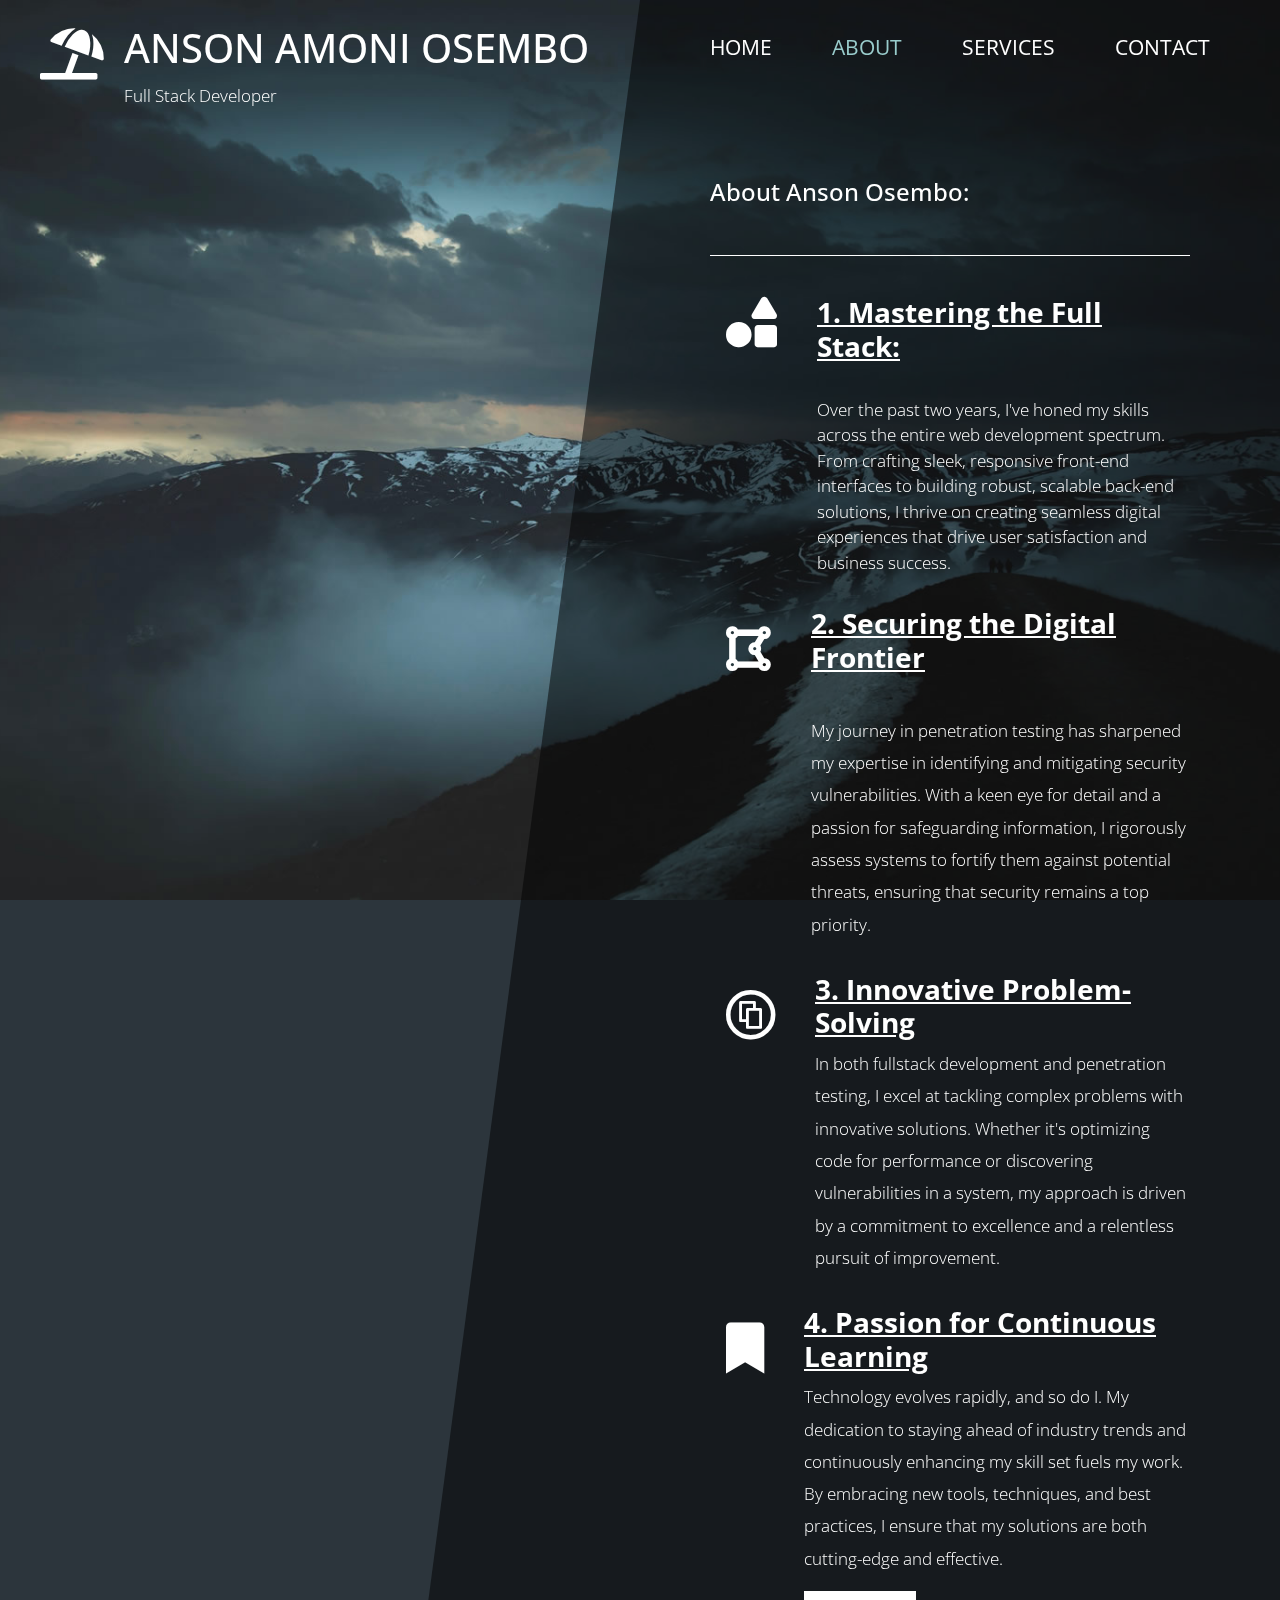
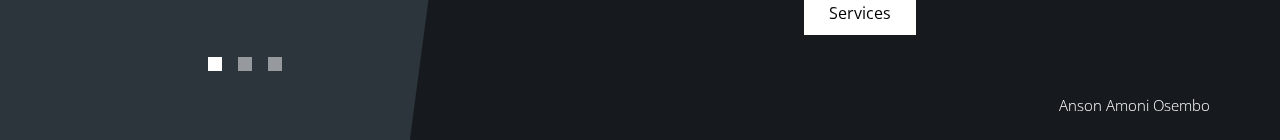
==== about.html @ 32d288b8 "First Commit" ====
<!DOCTYPE html>
<html lang="en">

<head>
    <meta charset="UTF-8">
    <meta name="viewport" content="width=device-width, initial-scale=1.0">
    <meta http-equiv="X-UA-Compatible" content="ie=edge">
    <title>About Anson</title>
    <link href="https://fonts.googleapis.com/css?family=Open+Sans:300,400" rel="stylesheet" /> <!-- https://fonts.google.com/ -->
    <link href="css/bootstrap.min.css" rel="stylesheet" /> <!-- https://getbootstrap.com/ -->
    <link href="fontawesome/css/all.min.css" rel="stylesheet" /> <!-- https://fontawesome.com/ -->
    <link href="css/templatemo-diagoona.css" rel="stylesheet" />
<!--

TemplateMo 550 Diagoona

https://templatemo.com/tm-550-diagoona

-->
</head>

<body>
    <div class="tm-container">        
        <div>
            <div class="tm-row pt-4">
                <div class="tm-col-left">
                    <div class="tm-site-header media">
                        <i class="fas fa-umbrella-beach fa-3x mt-1 tm-logo"></i>
                        <div class="media-body">
                            <h1 class="tm-sitename text-uppercase">Anson Amoni Osembo</h1>
                            <p class="tm-slogon">Full Stack Developer</p>
                        </div>        
                    </div>
                </div>
                <div class="tm-col-right">
                    <nav class="navbar navbar-expand-lg" id="tm-main-nav">
                        <button class="navbar-toggler toggler-example mr-0 ml-auto" type="button" 
                            data-toggle="collapse" data-target="#navbar-nav" 
                            aria-controls="navbar-nav" aria-expanded="false" aria-label="Toggle navigation">
                            <span><i class="fas fa-bars"></i></span>
                        </button>
                        <div class="collapse navbar-collapse tm-nav" id="navbar-nav">
                            <ul class="navbar-nav text-uppercase">
                                <li class="nav-item">
                                    <a class="nav-link tm-nav-link" href="index.html">Home</a>
                                </li>
                                <li class="nav-item active">
                                    <a class="nav-link tm-nav-link" href="about.html">About <span class="sr-only">(current)</span></a>
                                </li>
                                <li class="nav-item">
                                    <a class="nav-link tm-nav-link" href="services.html">Services</a>
                                </li>                            
                                <li class="nav-item">
                                    <a class="nav-link tm-nav-link" href="contact.html">Contact</a>
                                </li>
                            </ul>                            
                        </div>                        
                    </nav>
                </div>
            </div>
            
            <div class="tm-row">
                <div class="tm-col-left"></div>
                <main class="tm-col-right">
                    <section class="tm-content tm-about">
                        <h2 class="mb-5 tm-content-title">About Anson Osembo:</h2>
                        <hr class="mb-4">
                        <div class="media my-3">
                            <i class="fas fa-shapes fa-3x p-3 mr-4"></i>
                            <div class="media-body">
                                <p>
                                    <h3><b><u>1. Mastering the Full Stack:</u></b></h3>
                                    <br>Over the past two years, I've honed my skills across the entire web development spectrum. From crafting sleek, responsive front-end interfaces to building robust, scalable back-end solutions, I thrive on creating seamless digital experiences that drive user satisfaction and business success.</p>
                            </div> 
                        </div>
                        <div class="media my-3">
                            <i class="fas fa-draw-polygon fa-3x p-3 mr-4"></i>
                            <div class="media-body">
                                <h3><b><u>2. Securing the Digital Frontier</u></b></h3>
                                <p><br>My journey in penetration testing has sharpened my expertise in identifying and mitigating security vulnerabilities. With a keen eye for detail and a passion for safeguarding information, I rigorously assess systems to fortify them against potential threats, ensuring that security remains a top priority.</p>
                            </div> 
                        </div>
                        <div class="media my-3">
                            <i class="fab fa-creative-commons-share fa-3x p-3 mr-4"></i>
                            <div class="media-body">
                                <h3><b><u>3. Innovative Problem-Solving</u></b></h3>
                                <p>In both fullstack development and penetration testing, I excel at tackling complex problems with innovative solutions. Whether it's optimizing code for performance or discovering vulnerabilities in a system, my approach is driven by a commitment to excellence and a relentless pursuit of improvement.</p>
                            </div> 
                        </div>
                        <div class="media my-3">
                            <i class="fas fa-bookmark fa-3x p-3 mr-4"></i>
                            <div class="media-body">
                                <h3><b><u>4. Passion for Continuous Learning</u></b></h3>
                                <p>Technology evolves rapidly, and so do I. My dedication to staying ahead of industry trends and continuously enhancing my skill set fuels my work. By embracing new tools, techniques, and best practices, I ensure that my solutions are both cutting-edge and effective.<br></p>
                            <a href="services.html" class="btn btn-primary">Services</a><br>
                                
                            </div> 
                        </div>                        
                    </section>
                </main>
            </div>
        </div>        

        <div class="tm-row">
            <div class="tm-col-left text-center">            
                <ul class="tm-bg-controls-wrapper">
                    <li class="tm-bg-control active" data-id="0"></li>
                    <li class="tm-bg-control" data-id="1"></li>
                    <li class="tm-bg-control" data-id="2"></li>
                </ul>            
            </div>        
            <div class="tm-col-right tm-col-footer">
                <footer class="tm-site-footer text-right">
                    <p class="mb-0">Anson Amoni Osembo 
                    
                </footer>
            </div>   
        </div>        

        <!-- Diagonal background design -->
        <div class="tm-bg">
            <div class="tm-bg-left"></div>
            <div class="tm-bg-right"></div>
        </div>
    </div>

    <script src="js/jquery-3.4.1.min.js"></script>
    <script src="js/bootstrap.min.js"></script>
    <script src="js/jquery.backstretch.min.js"></script>
    <script src="js/templatemo-script.js"></script>
</body>
</html>
---- css/templatemo-diagoona.css ----
/*

TemplateMo 550 Diagoona

https://templatemo.com/tm-550-diagoona

*/

body {
    font-family: 'Open Sans', Arial, sans-serif;
    font-size: 17px;
    font-weight: 300;
    overflow-x: hidden;
    color: white;
    background-color: #2C353C;
}

a { 
    transition: all 0.3s ease; 
    text-decoration: none;
}

ul { padding: 0; }
a:hover { text-decoration: none; }
button:focus { outline: none; }
p { line-height: 1.9; }
.tm-logo { margin-right: 20px; }
.tm-slogan { font-size: 0.8rem; }

/* Navigation */
.navbar-toggler {
    padding: 8px 15px;
    border: 0;
    border-radius: 0;
    transform: skewX(-15deg);
    background-color: rgba(0,0,0,0.5);
    color: white;    
}

.navbar-toggler i { transform: skewX(15deg); }

.navbar-expand-lg {
    padding-left: 0;
    padding-right: 0;
}

.navbar-expand-lg .navbar-nav .nav-link { padding: 0; }

.navbar-expand-lg .navbar-nav .tm-nav-link {
    font-size: 1.3rem;
    font-weight: 400;
    color: white;    
    padding-bottom: 30px;    
}

.nav-item { margin-right: 60px; }

.nav-item:last-child { margin-right: 0; }

.nav-item.active .tm-nav-link,
.nav-item:hover .tm-nav-link {
    color: #9CC;
}

/* Page Background */
.tm-bg {
    position: absolute;
    left: 0;
    right: 0;
    width: 100%;
    height: 100%;
    display: flex;
    z-index: -1000;
}

.tm-bg-left,
.tm-bg-right {
    position: relative;
    width: 50%;
    height: 100%;
}

.tm-bg-right { background-color: rgba(0,0,0,0.5); }

.tm-bg-left {
    border-right: 230px solid rgba(0,0,0,0.5);
    border-top: 100vh solid transparent;
}

.tm-bg-controls-wrapper {
    display: inline-block;
    margin-left: -150px;
}

.tm-bg-control {
    display: inline-block;
    width: 14px;
    height: 14px;
    background-color: rgba(255,255,255,0.5);
    margin: 6px;
    cursor: pointer;
}

.tm-bg-control.active,
.tm-bg-control:hover {
    background-color: white;
}

.tm-container {
    width: 100%;
    height: 100%;
    min-height: 100vh;
    position: relative;
    display: flex;
    flex-direction: column;
    justify-content: space-between;  
}

.tm-row { display: flex; }

.tm-col-left {
    width: 50%;
    height: 100%;
    padding-left: 40px;  
    padding-right: 40px;
}

.tm-col-right {
    width: 50%;
    height: 100%;
    padding-left: 70px;
    padding-right: 70px;
}

.tm-content {
    max-width: 660px;
    margin-top: 50px;
    padding-right: 20px;
}

.tm-about { max-width: 525px; }

::-webkit-scrollbar {
    -webkit-appearance: none;
    width: 10px;
}
  
::-webkit-scrollbar-thumb {
    border-radius: 5px;
    background-color: rgba(255,255,255,.8);
    box-shadow: 0 0 1px rgba(255,255,255,.8);
}

.tm-content-title { font-size: 1.5rem; }
hr { border-top: 1px solid white; }

.btn {
    padding: 10px 25px;
    border-radius: 0;
}

.btn-big {
    padding: 9px 40px;
    font-size: 1.2rem;;
}

.btn-primary {
    background-color: white;
    color: black;
    border: 0;
}

.btn-primary:hover {
    background-color: #9CC;
    color: black;
}

.tm-site-footer {
    padding: 40px 0 20px;
    max-width: 660px;
    font-size: 0.95rem;
}

.tm-col-footer { padding-left: 0; }
.tm-text-link { color: white; }

.tm-text-link:hover,
.tm-text-link:focus {
    color: #9CC;
}

/* Service */ 
.tm-service-text { max-width: 365px; }
.tm-service-img { margin-right: 25px; }
.tm-service-img-r { margin-left: 25px; }

/* Contact */
.form-control,
textarea {    
    color: white;
    background-color: transparent;
    background-clip: padding-box;
    border: none;
    border-bottom: 1px solid #999A9B;
    border-radius: 0;
    transition: border-color 0.15s ease-in-out, box-shadow 0.15s ease-in-out;
    padding: 10px 0;
    font-family: 'Open Sans', Arial, sans-serif;
    font-size: 1rem;
    font-weight: 400;
    line-height: 1.5;
}

.form-control:focus {
    color: white;
    background-color: transparent;    
    box-shadow: none;
    border-color: #9CC;
    outline: none;
}

.mb-85 { margin-bottom: 85px; }
.tm-contact-main { max-width: 690px; }

.tm-contact {
    max-width: 420px;
    margin-left: auto;
    margin-right: auto;
}

.form-control::-webkit-input-placeholder { color: white; } /* Edge */  
.form-control:-ms-input-placeholder { color: white; } /* Internet Explorer 10-11 */  
.form-control::placeholder { color: white; }

@media (max-width: 1200px) {
    .nav-item { margin-right: 30px; }

    .tm-page-right {
        padding-left: 30px;
        padding-right: 30px;
    }
}

@media (max-width: 992px) {    
    .tm-nav {
        position: absolute;
        background: rgba(0, 0, 0, 0.8);
        color: white;
        top: 44px;
        right: 4px;
    }

    .navbar-expand-lg .navbar-nav .tm-nav-link {
        color: white;
        font-size: 1.1rem;
        padding: 13px 20px;
    }

    .nav-item { margin-right: 0; }

    .nav-item.active .tm-nav-link,
    .nav-item:hover .tm-nav-link {
        color: #9CC;
    }

    .tm-content { margin-top: 20px; }
    .tm-site-footer { padding-top: 40px; }
    .tm-col-left { width: 40%; }

    .tm-col-right {
        width: 60%;
        padding-left: 100px;
        padding-right: 30px;
    }
    
    .tm-col-footer { padding-left: 0; }
}

@media (max-width: 768px) {
    .tm-row { flex-direction: column; }

    .tm-col-left,
    .tm-col-right,
    .tm-bg-left,
    .tm-bg-right {
        width: 100%;
    }

    #tm-main-nav {
        position: fixed;
        top: 50px;
        right: 40px;
        padding-bottom: 0;
    }  
    
    .tm-bg { flex-direction: column; }

    .tm-bg-left {
        height: 200px;        
        border-bottom: 50px solid rgba(0,0,0,0.5);
        border-right: 0;
        border-top: 0;
    }

    .tm-bg-right { height: calc(100% - 200px); }

    .tm-bg-controls-wrapper {
        margin-left: 0;
        margin-top: 50px;
    }

    .tm-content {
        max-height: none;
        margin-top: 40px;
    }

    .tm-col-right {
        padding-top: 40px;
        padding-left: 30px;
    }

    .tm-col-footer {
        padding-left: 10px;
        padding-right: 10px;
    }
}

@media (max-width: 460px) {
    .tm-logo { margin-right: 15px; }
    .tm-sitename { font-size: 1.8rem; }
    .tm-slogon { font-size: 0.8rem; }
}

@media (max-width: 450px), (min-width: 768px) and (max-width: 830px), (min-width: 992px) and (max-width: 1040px) {
    .tm-service-media { flex-direction: column; }
    .tm-service-media-img-l { flex-direction: column-reverse; }
    .tm-service-text { margin-top: 20px; }
    .tm-service-img { margin-right: 0; }
    .tm-service-img-r { margin-left: 0; }
}
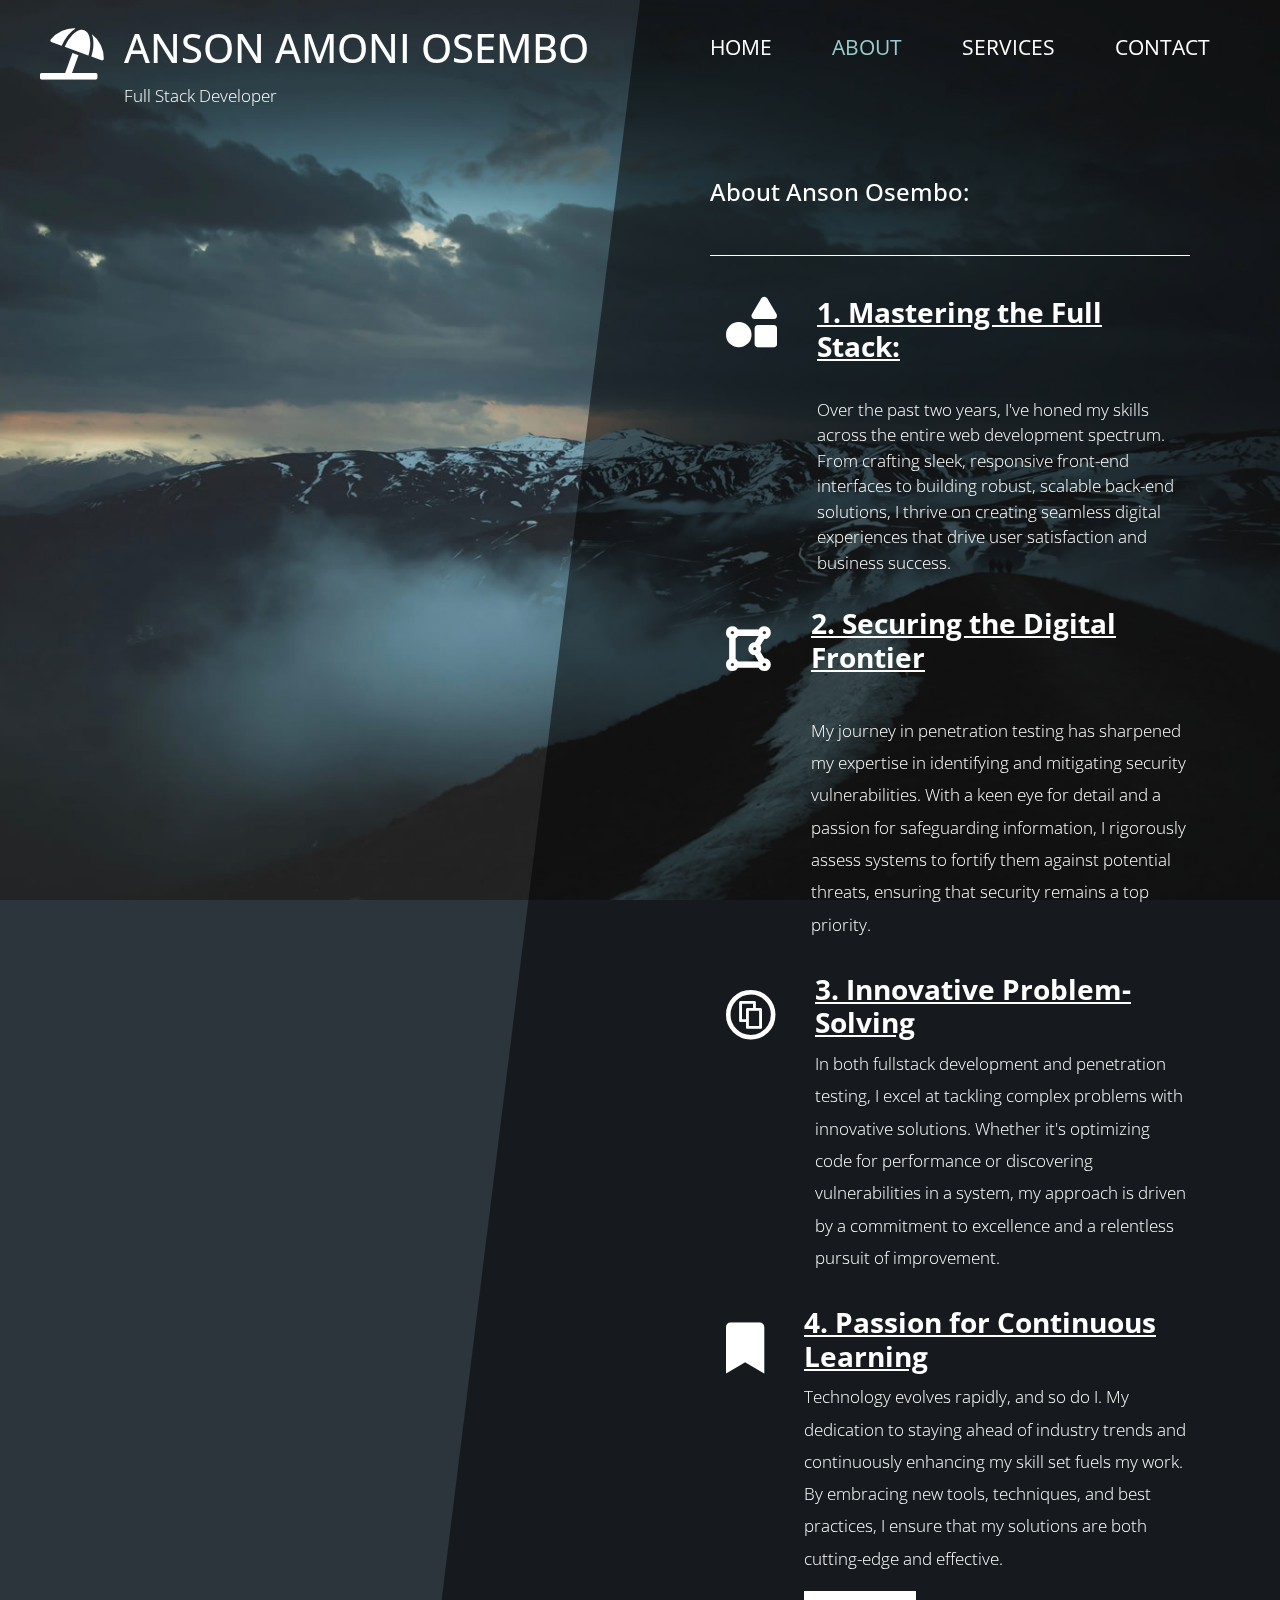
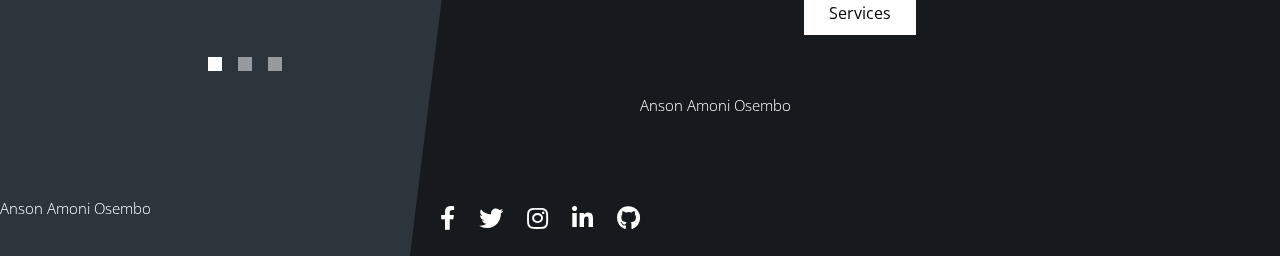
==== commit b81e8de9: "first commit" ====
--- a/about.html
+++ b/about.html
@@ -128,5 +128,15 @@
     <script src="js/bootstrap.min.js"></script>
     <script src="js/jquery.backstretch.min.js"></script>
     <script src="js/templatemo-script.js"></script>
+    <footer class="tm-site-footer text-right">
+        <p class="mb-0">Anson Amoni Osembo</p>
+        <div class="social-media-links">
+          <a href="https://facebook.com/profile.php?id=61556739365523&mibextid=LQQJ4d" target="_blank"><i class="fab fa-facebook-f"></i></a>
+          <a href="#" target="_blank"><i class="fab fa-twitter"></i></a>
+          <a href="https://instagram.com/notsxkhan" target="_blank"><i class="fab fa-instagram"></i></a>
+          <a href="#" target="_blank"><i class="fab fa-linkedin-in"></i></a>
+          <a href="https://github.com/amonyanson" target="_blank"><i class="fab fa-github"></i></a>
+        </div>
+      </footer>
 </body>
 </html>--- a/css/templatemo-diagoona.css
+++ b/css/templatemo-diagoona.css
@@ -227,7 +227,25 @@
     margin-left: auto;
     margin-right: auto;
 }
-
+/* footer */
+.tm-site-footer {
+    display: flex;
+    justify-content: space-between;
+    align-items: center;
+  }
+.social-media-links {
+    margin-top: 20px;
+  }
+  
+  .social-media-links a {
+    margin-right: 20px;
+    font-size: 24px;
+    color: #fff;
+  }
+  
+  .social-media-links a:hover {
+    color: #ccc;
+  }
 .form-control::-webkit-input-placeholder { color: white; } /* Edge */  
 .form-control:-ms-input-placeholder { color: white; } /* Internet Explorer 10-11 */  
 .form-control::placeholder { color: white; }
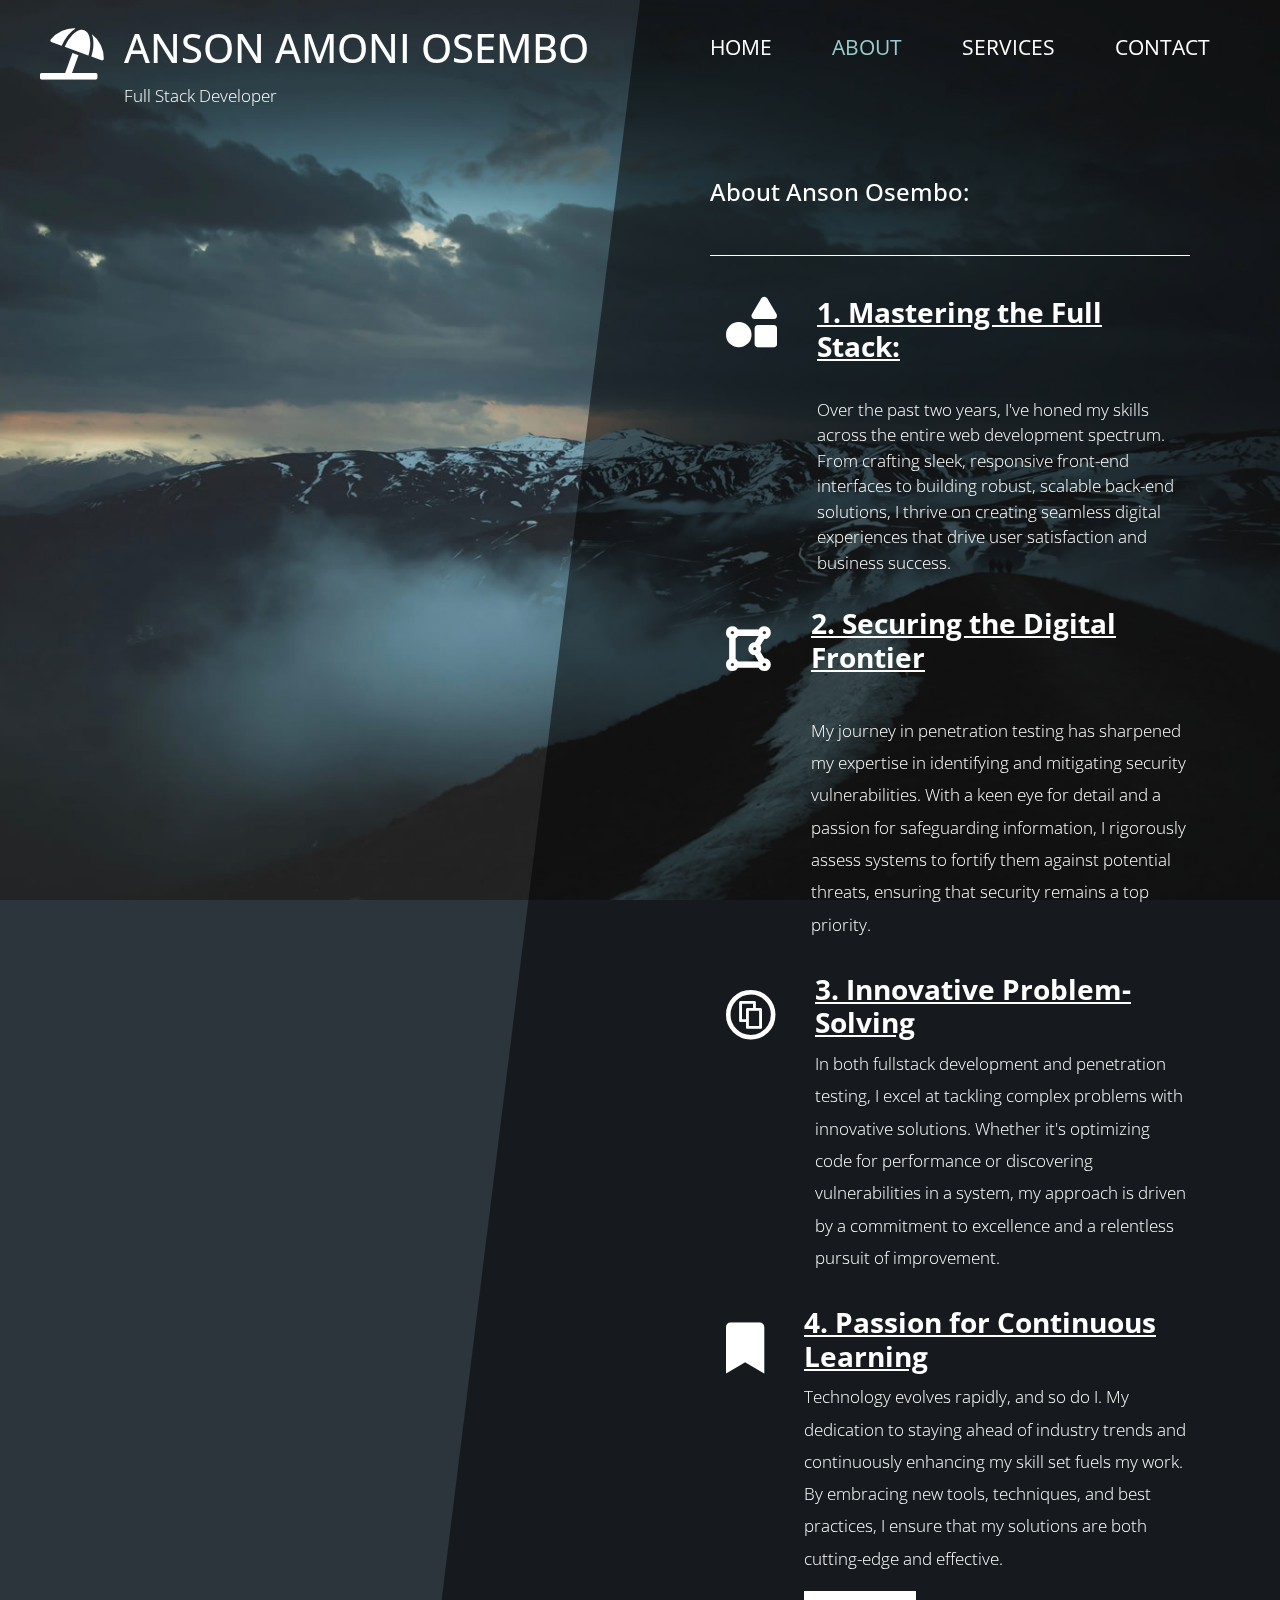
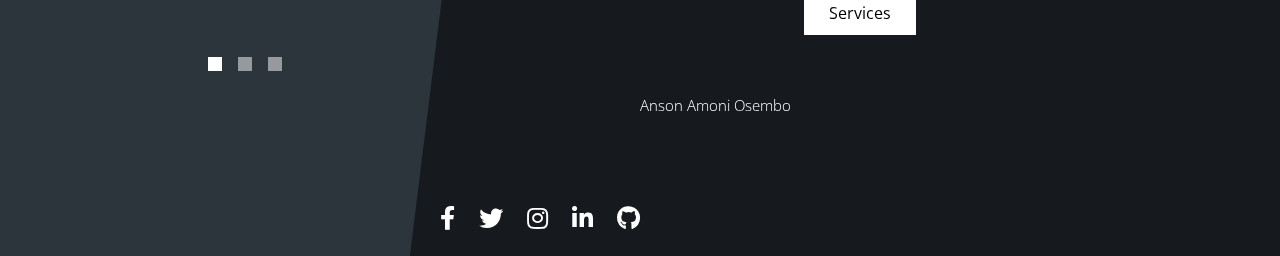
==== commit 9c63a63f: "first commit" ====
--- a/about.html
+++ b/about.html
@@ -129,12 +129,12 @@
     <script src="js/jquery.backstretch.min.js"></script>
     <script src="js/templatemo-script.js"></script>
     <footer class="tm-site-footer text-right">
-        <p class="mb-0">Anson Amoni Osembo</p>
+        <p class="mb-0"></p>
         <div class="social-media-links">
           <a href="https://facebook.com/profile.php?id=61556739365523&mibextid=LQQJ4d" target="_blank"><i class="fab fa-facebook-f"></i></a>
-          <a href="#" target="_blank"><i class="fab fa-twitter"></i></a>
+          <a href="https://x.com/NotSxKhan" target="_blank"><i class="fab fa-twitter"></i></a>
           <a href="https://instagram.com/notsxkhan" target="_blank"><i class="fab fa-instagram"></i></a>
-          <a href="#" target="_blank"><i class="fab fa-linkedin-in"></i></a>
+          <a href="www.linkedin.com/in/anson-osembo-6ab577251" target="_blank"><i class="fab fa-linkedin-in"></i></a>
           <a href="https://github.com/amonyanson" target="_blank"><i class="fab fa-github"></i></a>
         </div>
       </footer>
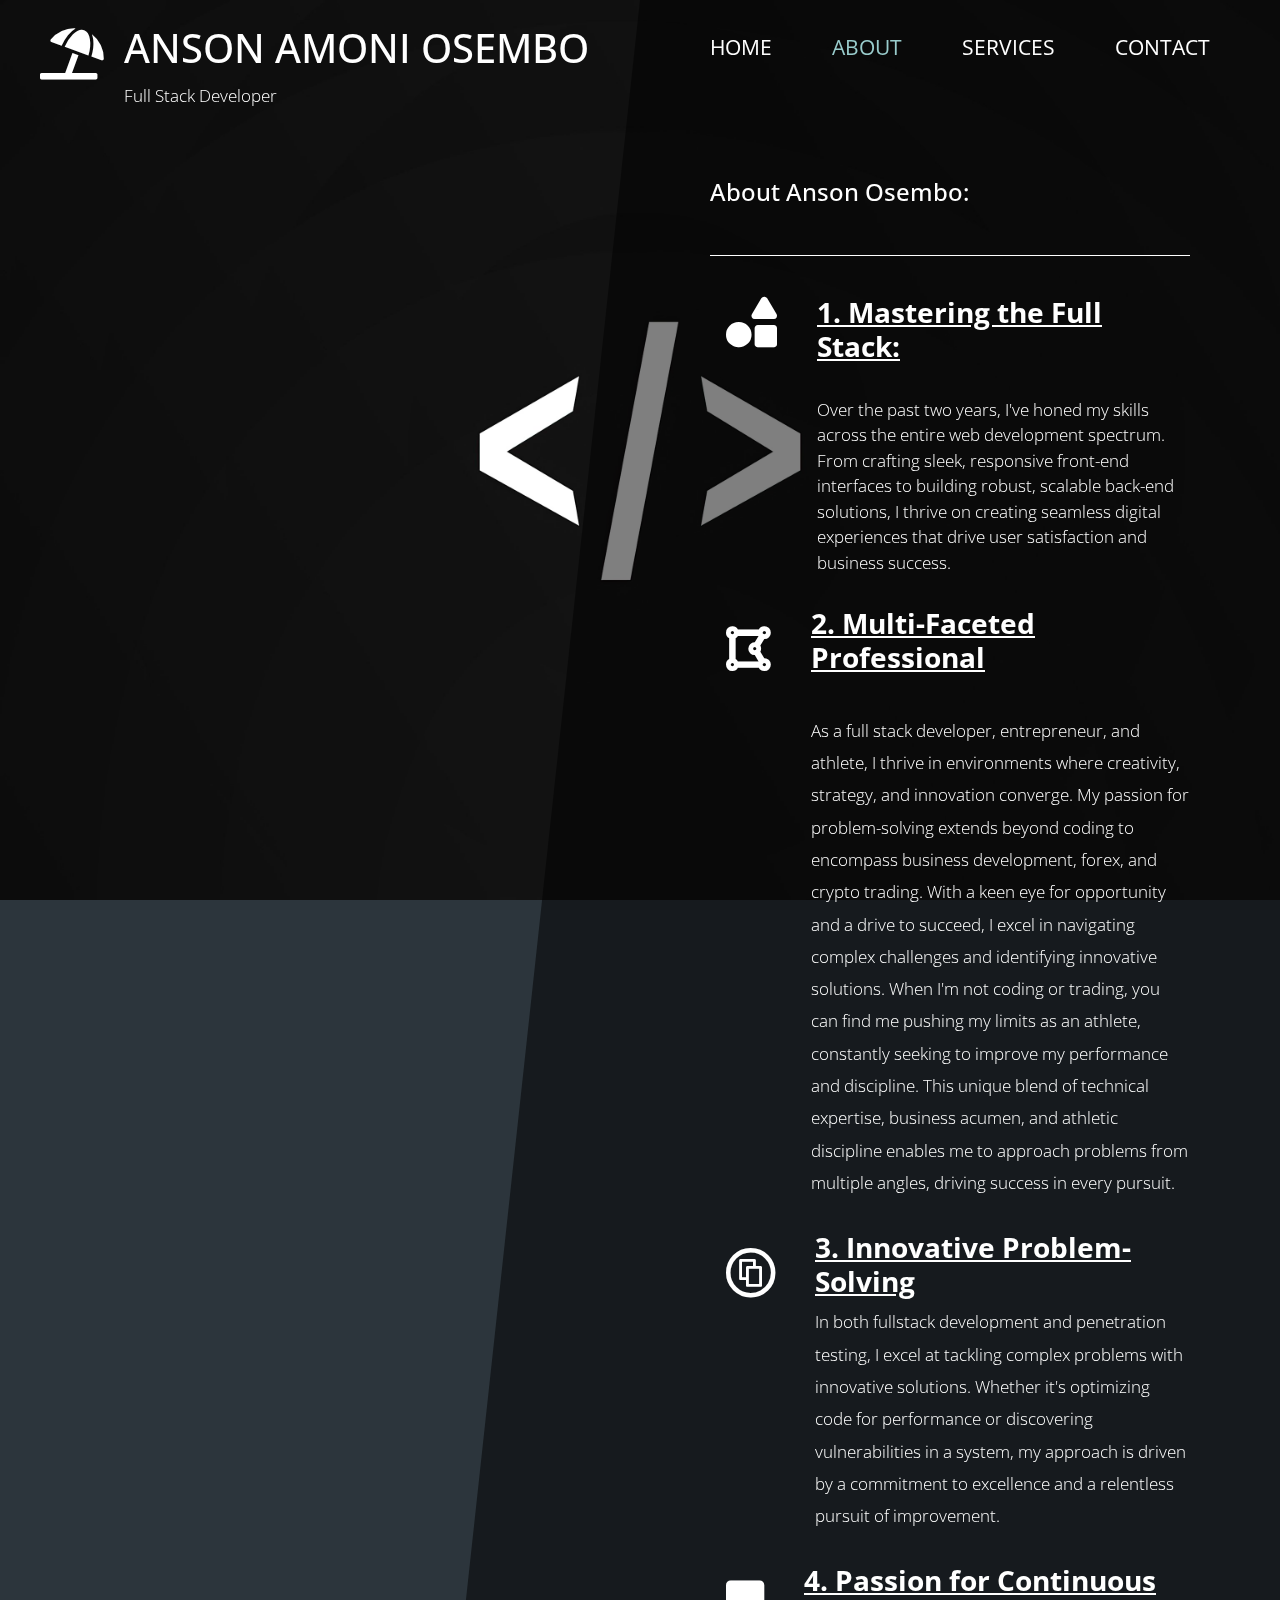
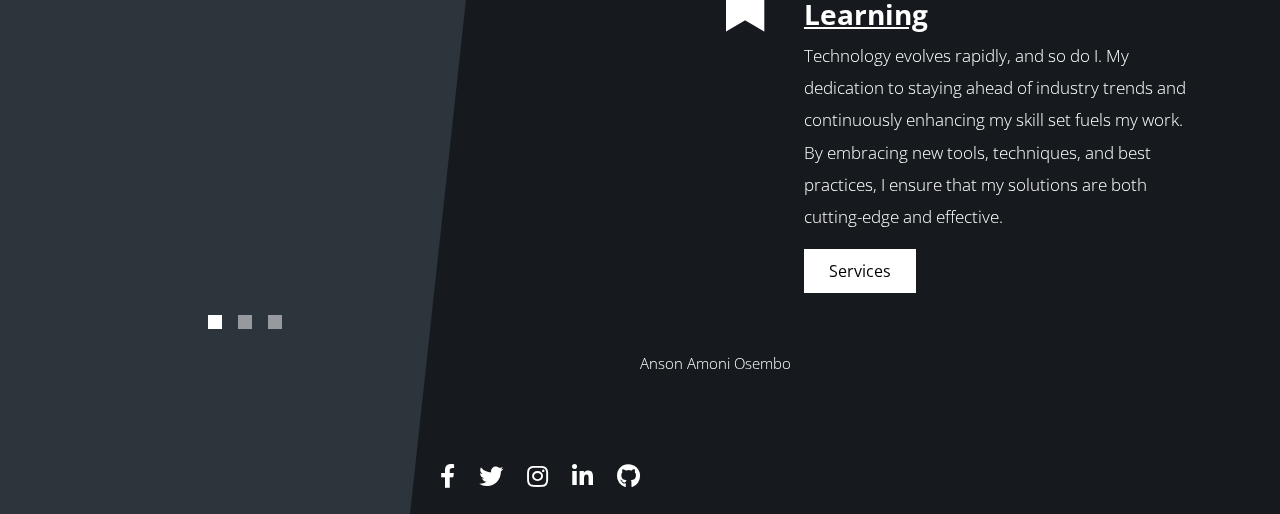
==== commit 3d0412f5: "first commit" ====
--- a/about.html
+++ b/about.html
@@ -76,8 +76,10 @@
                         <div class="media my-3">
                             <i class="fas fa-draw-polygon fa-3x p-3 mr-4"></i>
                             <div class="media-body">
-                                <h3><b><u>2. Securing the Digital Frontier</u></b></h3>
-                                <p><br>My journey in penetration testing has sharpened my expertise in identifying and mitigating security vulnerabilities. With a keen eye for detail and a passion for safeguarding information, I rigorously assess systems to fortify them against potential threats, ensuring that security remains a top priority.</p>
+                                <h3><b><u>2. Multi-Faceted Professional</u></b></h3>
+                                <p><br>As a full stack developer, entrepreneur, and athlete, I thrive in environments where creativity, strategy, and innovation converge. My passion for problem-solving extends beyond coding to encompass business development, forex, and crypto trading. With a keen eye for opportunity and a drive to succeed, I excel in navigating complex challenges and identifying innovative solutions.
+
+                                    When I'm not coding or trading, you can find me pushing my limits as an athlete, constantly seeking to improve my performance and discipline. This unique blend of technical expertise, business acumen, and athletic discipline enables me to approach problems from multiple angles, driving success in every pursuit.</p>
                             </div> 
                         </div>
                         <div class="media my-3">
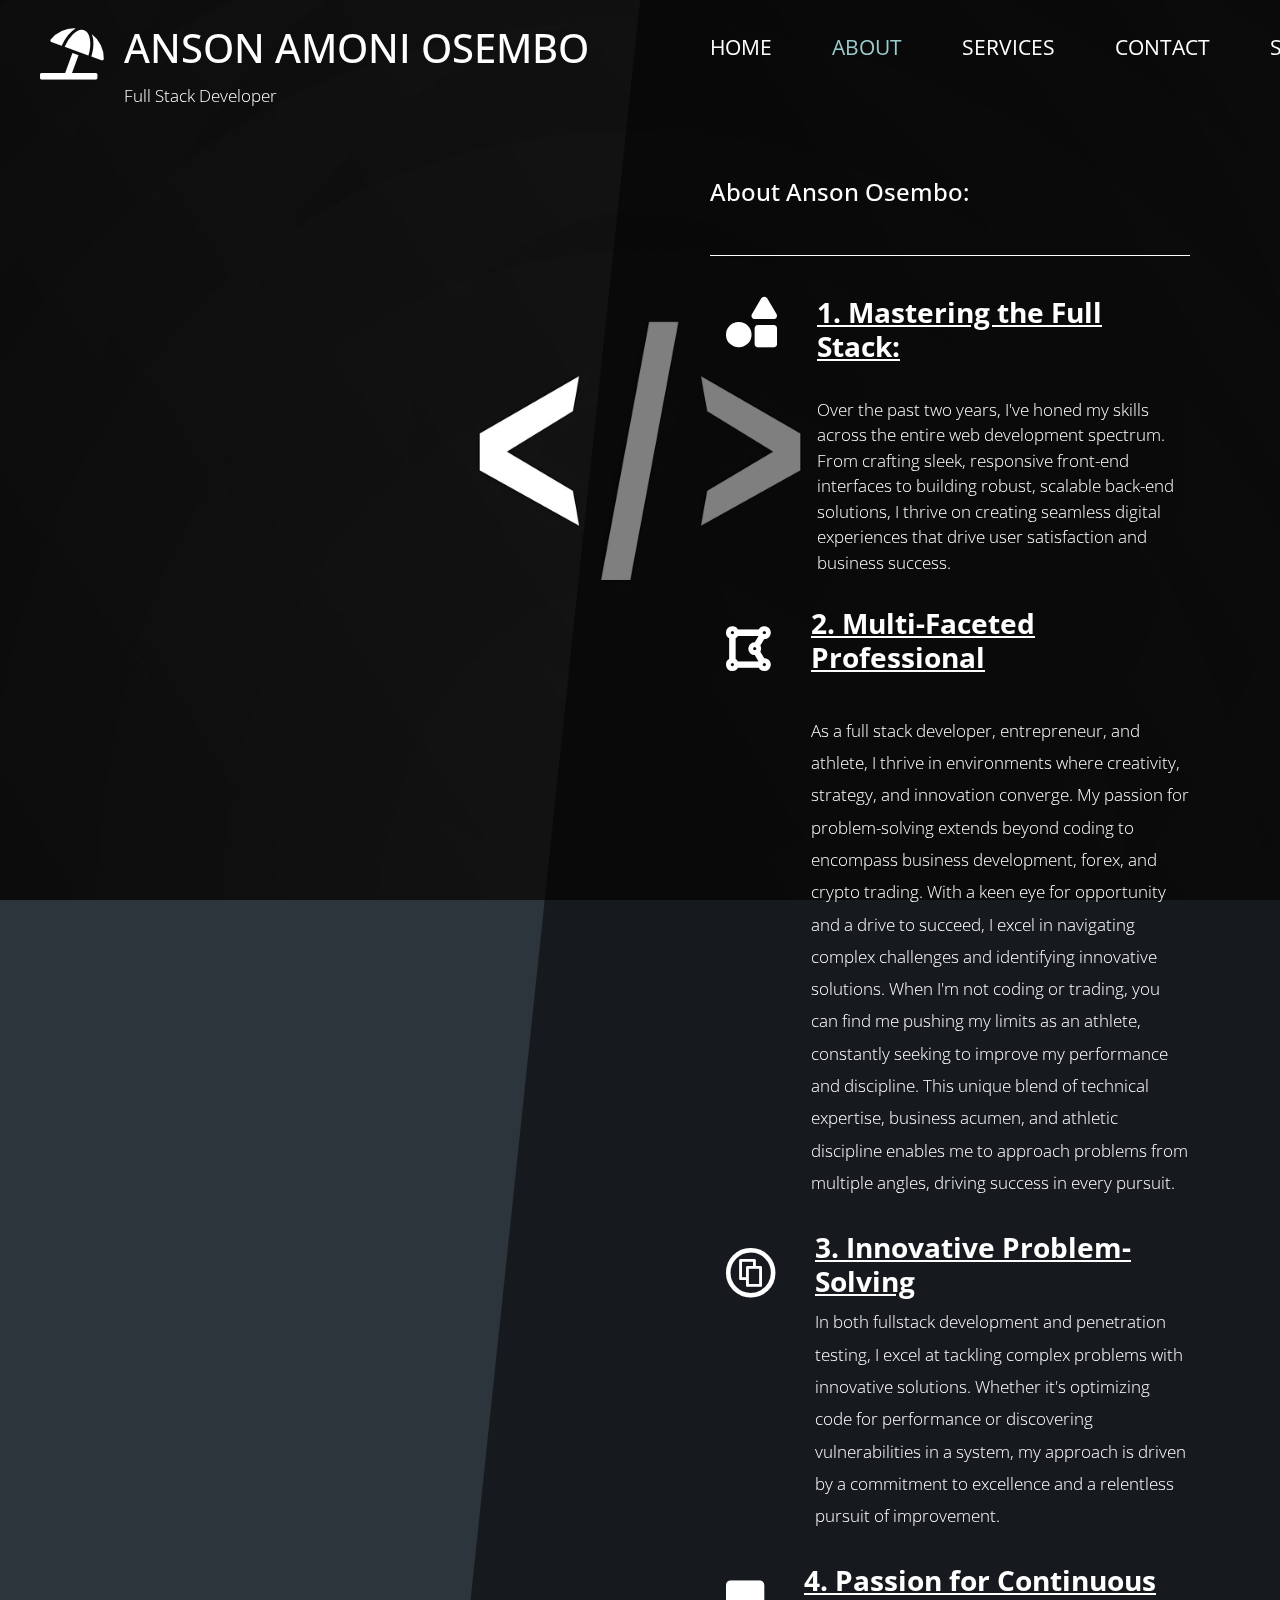
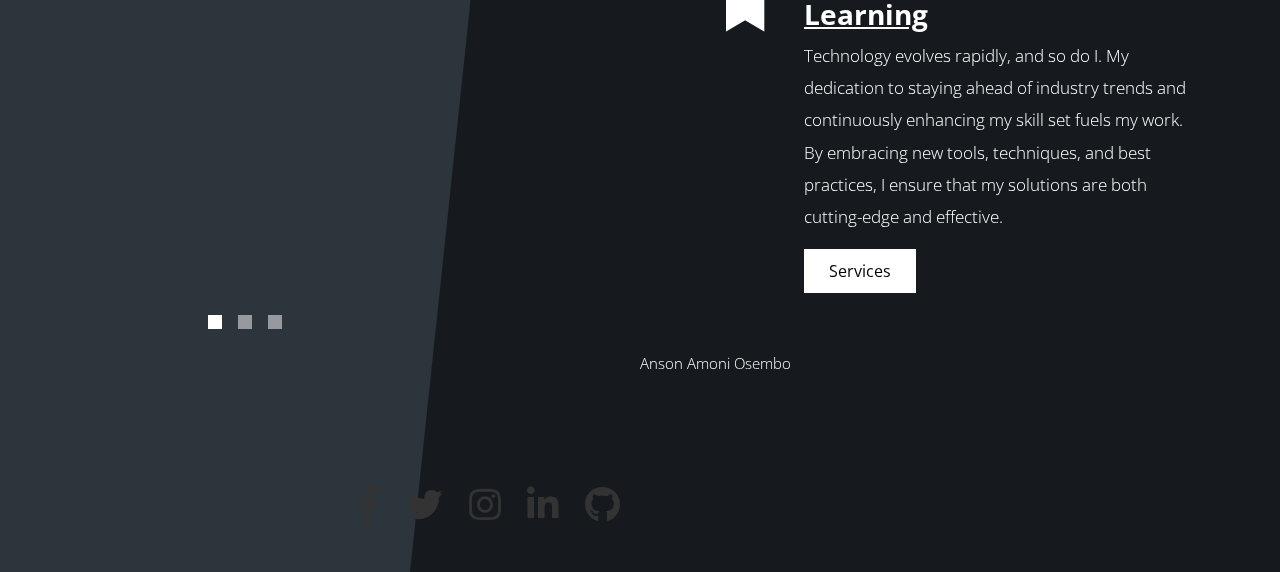
==== commit ebb6a56c: "first commit" ====
--- a/about.html
+++ b/about.html
@@ -52,6 +52,9 @@
                                 </li>                            
                                 <li class="nav-item">
                                     <a class="nav-link tm-nav-link" href="contact.html">Contact</a>
+                                </li>
+                                <li class="nav-item">
+                                    <a class="nav-link tm-nav-link" href="socials.html">Socials</a>
                                 </li>
                             </ul>                            
                         </div>                        
--- a/css/templatemo-diagoona.css
+++ b/css/templatemo-diagoona.css
@@ -246,6 +246,33 @@
   .social-media-links a:hover {
     color: #ccc;
   }
+/*socials*/
+/* Add this code to the end of the file */
+
+.social-media-links {
+    font-size: 24px; /* increase font size */
+    padding: 20px; /* add some padding to the list */
+    text-align: center; /* center the list */
+  }
+  
+  .social-media-links li {
+    display: inline-block; /* make list items inline-block */
+    margin: 10px; /* add some margin between list items */
+    padding: 10px; /* add some padding to the list items */
+    background-color: #f7f7f7; /* add a light gray background color */
+    border-radius: 5px; /* add a rounded corner effect */
+    box-shadow: 0 0 10px rgba(0, 0, 0, 0.1); /* add a subtle shadow effect */
+  }
+  
+  .social-media-links a {
+    font-size: 36px; /* increase icon size */
+    color: #333; /* change icon color to a darker shade */
+    transition: color 0.2s ease; /* add a transition effect */
+  }
+  
+  .social-media-links a:hover {
+    color: #666; /* change icon color on hover */
+  }
 .form-control::-webkit-input-placeholder { color: white; } /* Edge */  
 .form-control:-ms-input-placeholder { color: white; } /* Internet Explorer 10-11 */  
 .form-control::placeholder { color: white; }
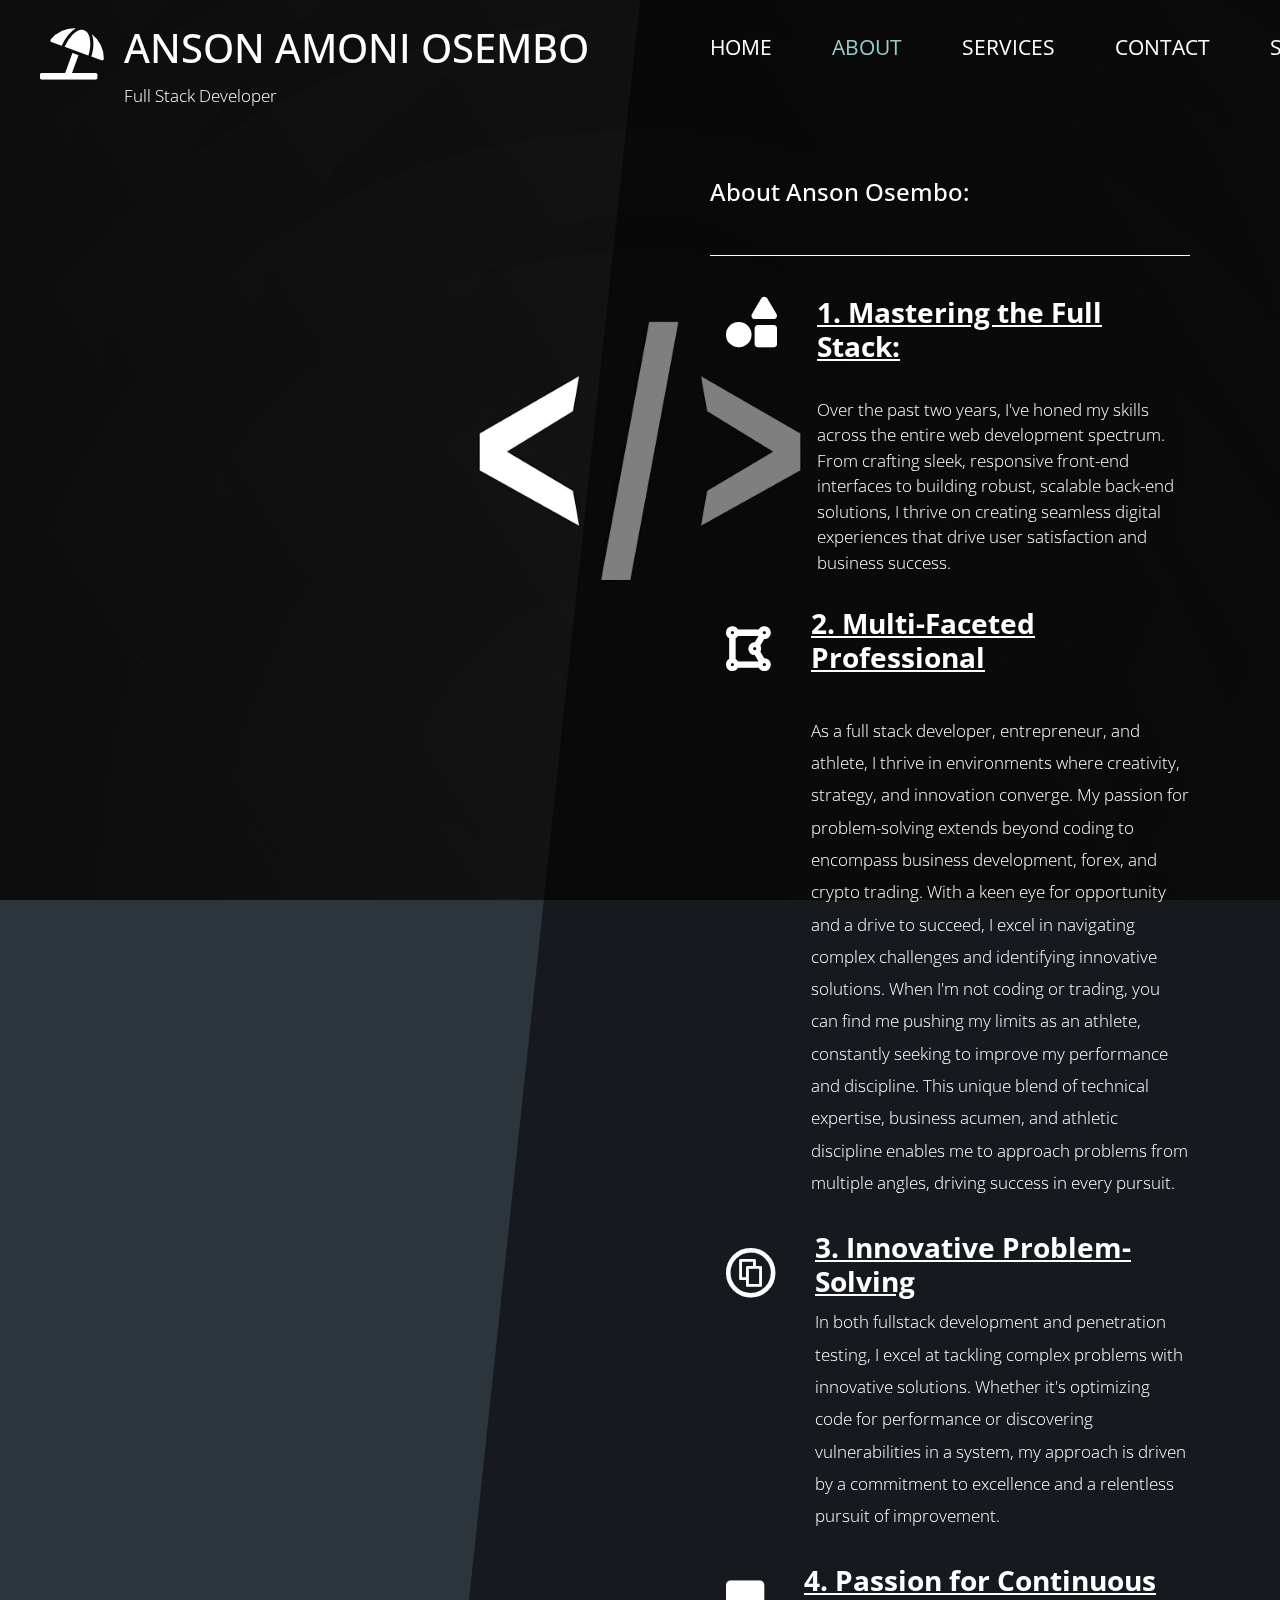
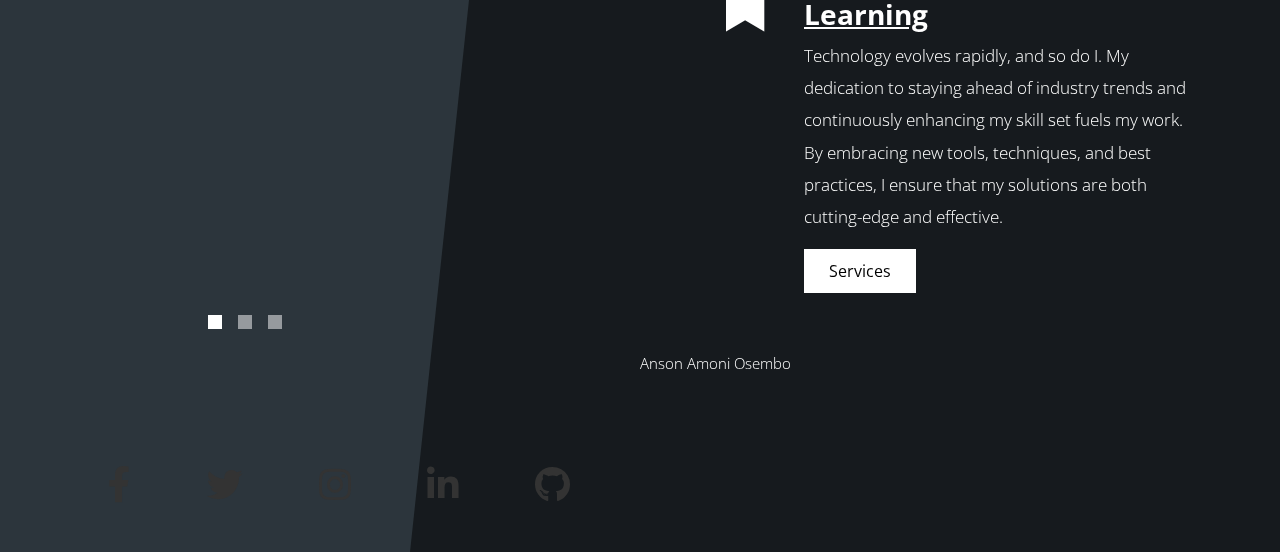
==== commit 83b4a02e: "first commit" ====
--- a/about.html
+++ b/about.html
@@ -139,7 +139,7 @@
           <a href="https://facebook.com/profile.php?id=61556739365523&mibextid=LQQJ4d" target="_blank"><i class="fab fa-facebook-f"></i></a>
           <a href="https://x.com/NotSxKhan" target="_blank"><i class="fab fa-twitter"></i></a>
           <a href="https://instagram.com/notsxkhan" target="_blank"><i class="fab fa-instagram"></i></a>
-          <a href="www.linkedin.com/in/anson-osembo-6ab577251" target="_blank"><i class="fab fa-linkedin-in"></i></a>
+          <a href="https://www.linkedin.com/in/anson-osembo-6ab577251/" target="_blank"><i class="fab fa-linkedin-in"></i></a>
           <a href="https://github.com/amonyanson" target="_blank"><i class="fab fa-github"></i></a>
         </div>
       </footer>
--- a/css/templatemo-diagoona.css
+++ b/css/templatemo-diagoona.css
@@ -234,12 +234,12 @@
     align-items: center;
   }
 .social-media-links {
-    margin-top: 20px;
+    margin-top: 0px;
   }
   
   .social-media-links a {
-    margin-right: 20px;
-    font-size: 24px;
+    margin-right: 70px;
+    font-size: 30px;
     color: #fff;
   }
   
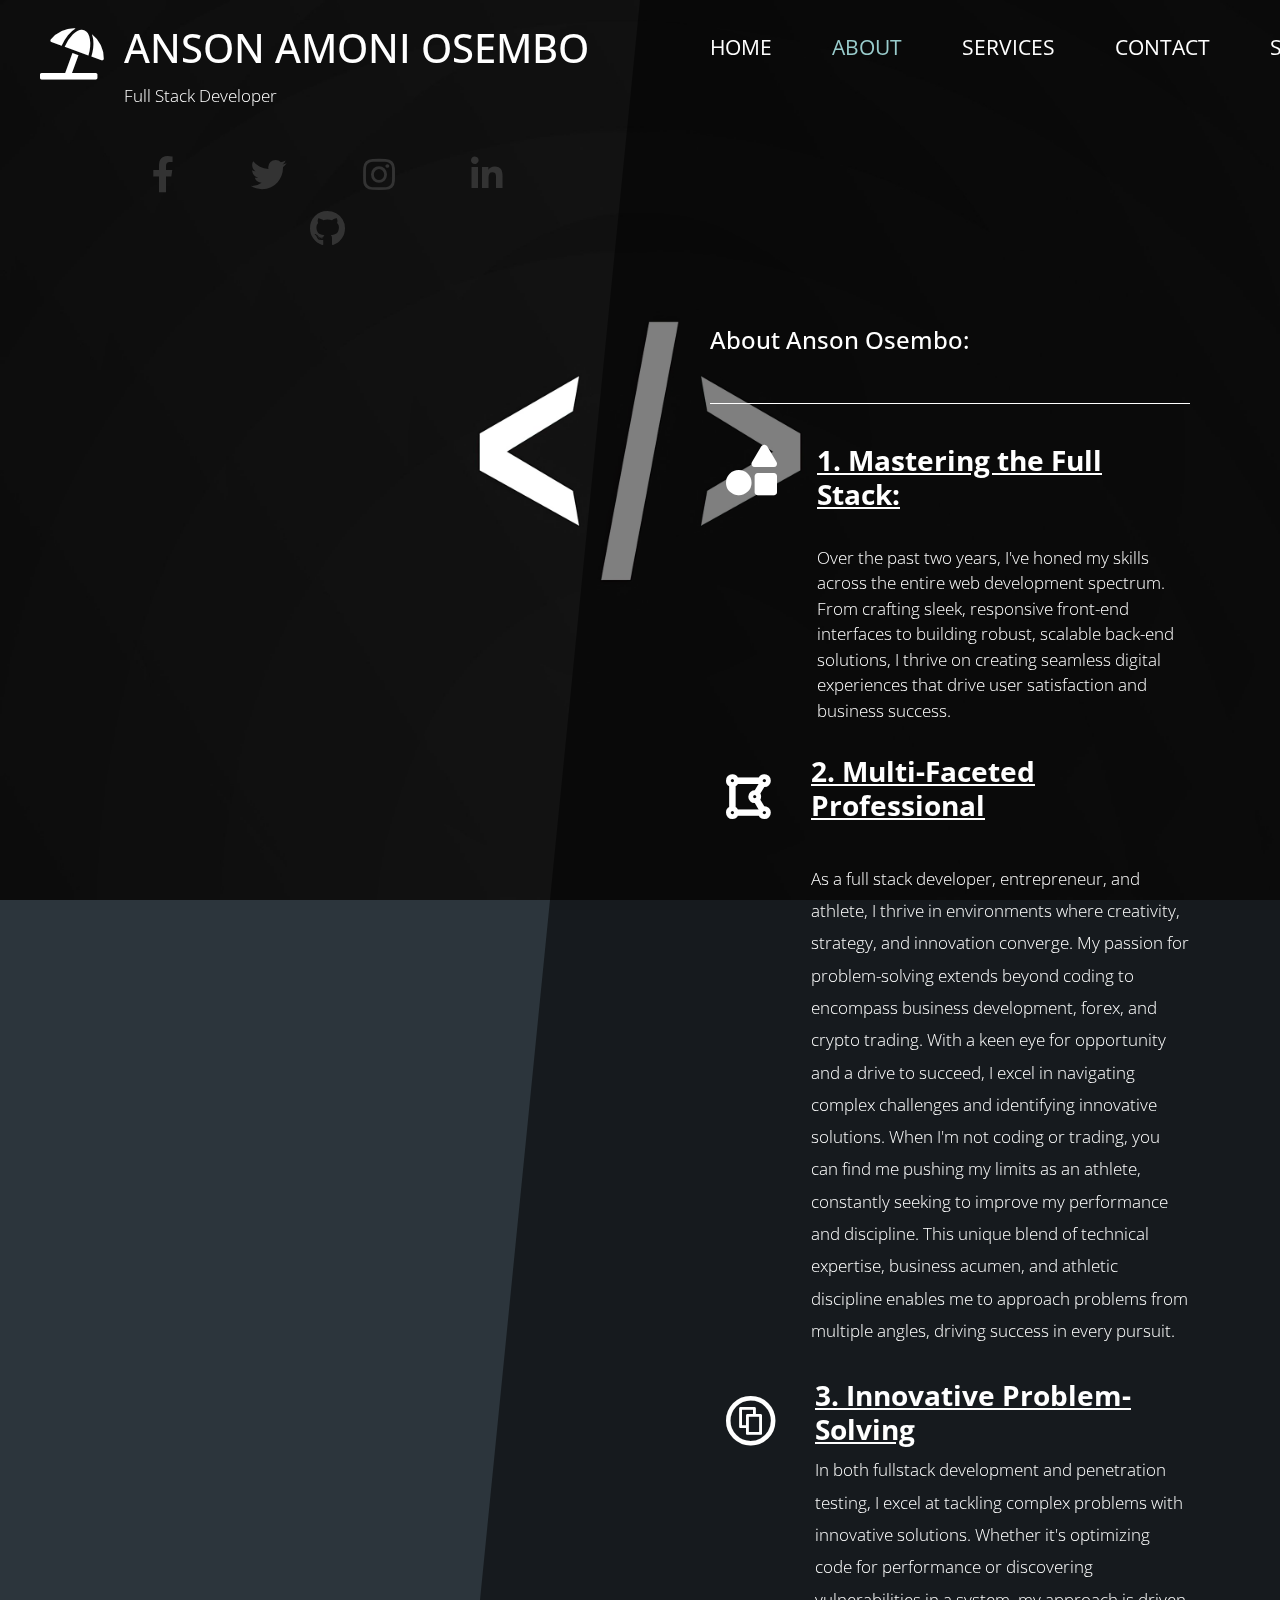
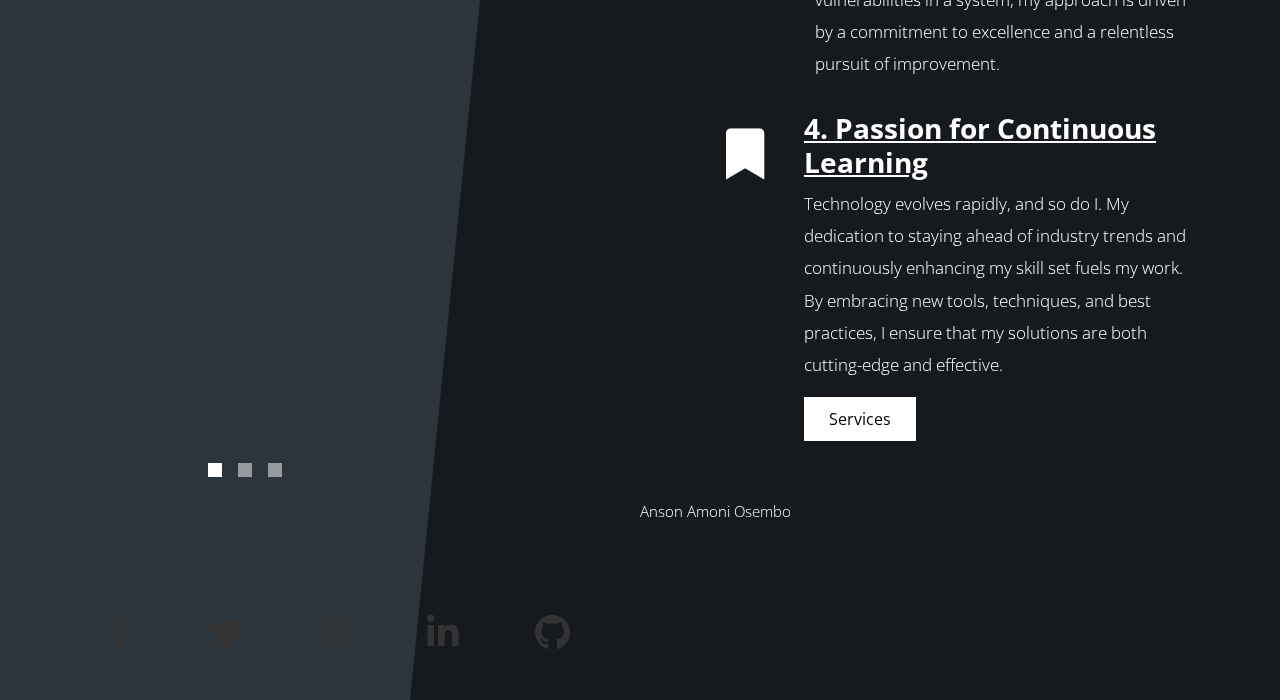
==== commit f133ddb4: "first commit" ====
--- a/about.html
+++ b/about.html
@@ -29,6 +29,14 @@
                         <div class="media-body">
                             <h1 class="tm-sitename text-uppercase">Anson Amoni Osembo</h1>
                             <p class="tm-slogon">Full Stack Developer</p>
+                            <p class="mb-0"></p>
+                            <div class="social-media-links">
+                              <a href="https://facebook.com/profile.php?id=61556739365523&mibextid=LQQJ4d" target="_blank"><i class="fab fa-facebook-f"></i></a>
+                              <a href="https://x.com/NotSxKhan" target="_blank"><i class="fab fa-twitter"></i></a>
+                              <a href="https://instagram.com/notsxkhan" target="_blank"><i class="fab fa-instagram"></i></a>
+                              <a href="https://www.linkedin.com/in/anson-osembo-6ab577251/" target="_blank"><i class="fab fa-linkedin-in"></i></a>
+                              <a href="https://github.com/amonyanson" target="_blank"><i class="fab fa-github"></i></a>
+                            </div>  
                         </div>        
                     </div>
                 </div>
